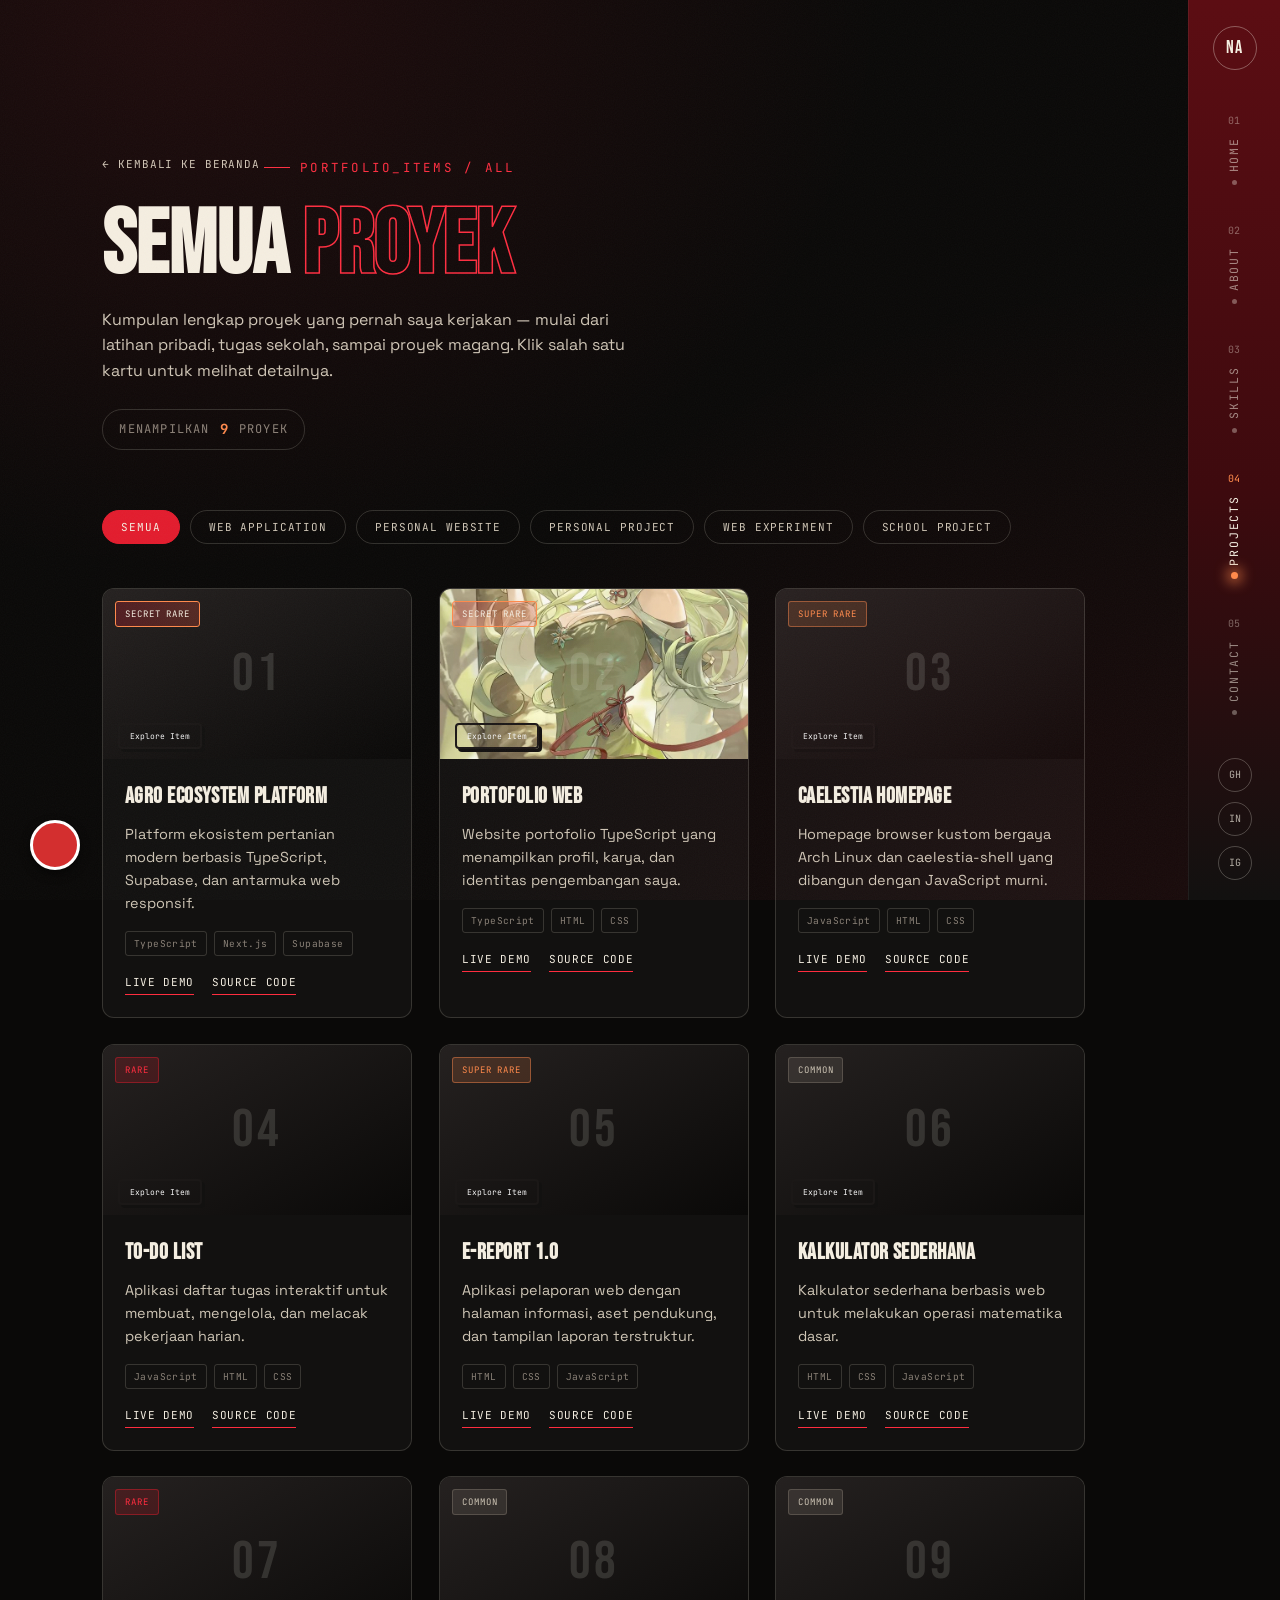
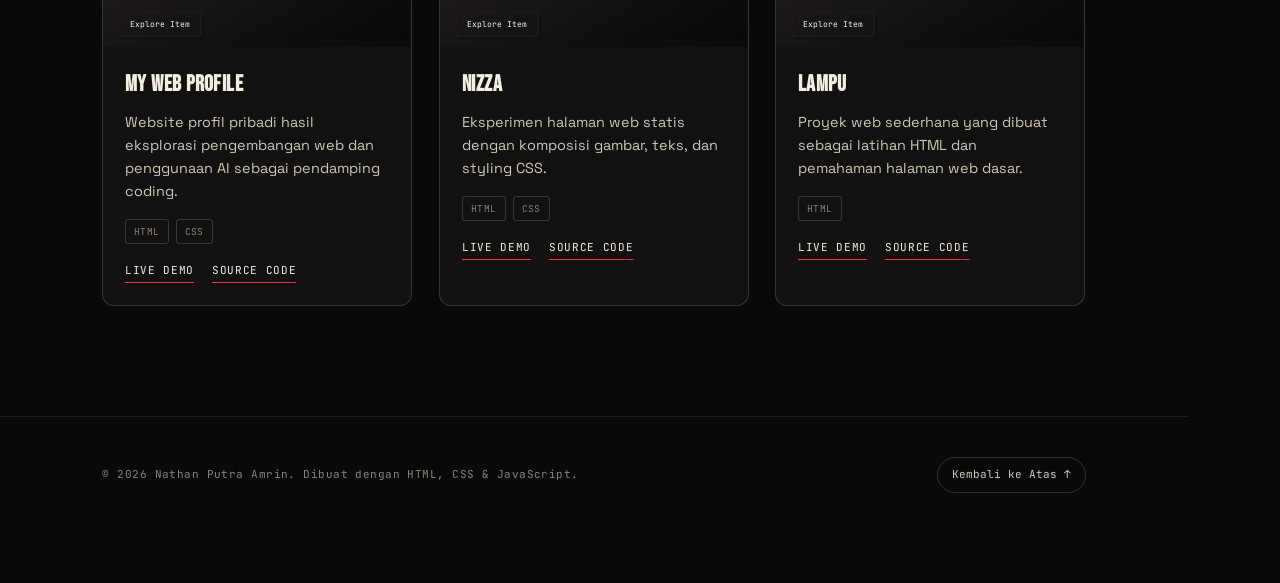
==== proyek.html @ 45e076ca "Update portfolio with real GitHub projects Co-authored-by: Copilot <223556219+Copilot@users.noreply." ====
<!DOCTYPE html>
<html lang="id">
<head>
<meta charset="UTF-8">
<meta name="viewport" content="width=device-width, initial-scale=1.0, maximum-scale=1.0">
<title>Semua Proyek — Nathan Putra Amrin</title>
<meta name="description" content="Daftar lengkap seluruh proyek yang telah dibuat.">
<link rel="preconnect" href="https://fonts.googleapis.com">
<link rel="preconnect" href="https://fonts.gstatic.com" crossorigin>
<link href="https://fonts.googleapis.com/css2?family=Bebas+Neue&family=Space+Grotesk:wght@300;400;500;600;700&family=JetBrains+Mono:wght@400;500;600;700&display=swap" rel="stylesheet">
<link rel="stylesheet" href="assets/style.css">
</head>
<body>

<div class="preloader" id="preloader">
  <div class="preloader-mark">NA<span>.</span>DEV</div>
  <div class="preloader-bar"><i></i></div>
</div>

<div class="grain"></div>

<!-- ============================================================
     SIDE NAV — sama seperti beranda; item "Projects" aktif di sini
     ============================================================ -->
<nav class="side-nav" id="sideNav" aria-label="Navigasi utama">
  <div class="nav-mark" id="navMark">NA</div>
  <ul class="nav-list">
    <li><a href="index.html#home" class="nav-link" data-sec="home"><span class="idx">01</span><span class="label">Home</span><span class="dot"></span></a></li>
    <li><a href="index.html#about" class="nav-link" data-sec="about"><span class="idx">02</span><span class="label">About</span><span class="dot"></span></a></li>
    <li><a href="index.html#skills" class="nav-link" data-sec="skills"><span class="idx">03</span><span class="label">Skills</span><span class="dot"></span></a></li>
    <li><a href="proyek.html" class="nav-link active" data-sec="projects"><span class="idx">04</span><span class="label">Projects</span><span class="dot"></span></a></li>
    <li><a href="index.html#contact" class="nav-link" data-sec="contact"><span class="idx">05</span><span class="label">Contact</span><span class="dot"></span></a></li>
  </ul>
  <div class="nav-social">
    <a id="navGithub" href="#" target="_blank" rel="noopener" aria-label="GitHub">GH</a>
    <a id="navLinkedin" href="#" target="_blank" rel="noopener" aria-label="LinkedIn">IN</a>
    <a id="navInstagram" href="#" target="_blank" rel="noopener" aria-label="Instagram">IG</a>
  </div>
</nav>

<main>

  <section class="page-hero">
    <a href="index.html" class="back-home-link reveal">← Kembali ke Beranda</a>
    <p class="section-label">Portfolio_Items / All</p>
    <h1 class="page-hero-title reveal">Semua <em>Proyek</em></h1>
    <p class="page-hero-sub reveal reveal-delay-1">Kumpulan lengkap proyek yang pernah saya kerjakan — mulai dari latihan pribadi, tugas sekolah, sampai proyek magang. Klik salah satu kartu untuk melihat detailnya.</p>
    <span class="page-hero-count reveal reveal-delay-2" id="pageCount">Menampilkan <b>0</b> proyek</span>
  </section>

  <section style="padding-top:0;">
    <div class="filter-row reveal" id="filterRow"></div>
    <div class="project-grid" id="allProjectsGrid"></div>
  </section>

  <!-- ============================================================
       PROJECT DETAIL MODAL — sama seperti di beranda
       ============================================================ -->
  <div class="modal-overlay" id="projectModal" aria-hidden="true">
    <div class="modal-box" role="dialog" aria-modal="true" aria-labelledby="modalTitle">
      <button class="modal-close" id="modalClose" aria-label="Tutup">✕</button>
      <div class="modal-banner">
        <p class="modal-eyebrow">Project Introduction</p>
        <h3 class="modal-heading">Detail Proyek</h3>
      </div>
      <div class="modal-body">
        <div class="modal-thumbs" id="modalThumbs"></div>
        <div class="modal-display" id="modalDisplay">
          <span class="project-rarity" id="modalRarity"></span>
          <span class="glyph" id="modalGlyph"></span>
          <button class="modal-zoom" id="modalZoom" aria-label="Perbesar">🔍</button>
        </div>
        <div class="modal-info">
          <p class="m-category" id="modalCategory">Web Application</p>
          <h4 class="m-title" id="modalTitle"></h4>
          <p class="m-desc" id="modalDesc"></p>
          <div class="project-tags" id="modalTags"></div>
          <div class="project-links" id="modalLinks"></div>
        </div>
      </div>
      <div class="modal-combos">
        <p class="combos-label">Fitur Utama</p>
        <div class="combo-grid" id="modalCombos"></div>
      </div>
      <div class="modal-nav">
        <button class="nav-arrow" id="modalPrev" aria-label="Proyek sebelumnya">‹</button>
        <span class="nav-counter" id="modalCounter">1 / 6</span>
        <button class="nav-arrow" id="modalNext" aria-label="Proyek berikutnya">›</button>
      </div>
    </div>
  </div>

  <footer>
    <p>© <span id="year"></span> <span id="footerName">Nathan Putra Amrin</span>. Dibuat dengan HTML, CSS &amp; JavaScript.</p>
    <a href="#" class="footer-top" onclick="window.scrollTo({top:0,behavior:'smooth'});return false;">Kembali ke Atas ↑</a>
  </footer>

</main>

<!-- Tombol Ganti Tema -->
<button class="theme-switch-btn" id="themeSwitchBtn" title="Ganti Tema"></button>

<script src="assets/site-data.js"></script>
<script src="assets/projects-ui.js"></script>
<script src="assets/proyek.js"></script>
</body>
</html>
---- assets/style.css ----
/* ==========================================================================
   1. RESET & TOKENS
   ========================================================================== */
* { margin: 0; padding: 0; box-sizing: border-box; }

:root{
  --black:        #0a0908;
  --black-soft:   #121110;
  --charcoal:     #1b1817;
  --charcoal-2:   #252120;
  --red:          rgb(227, 28, 45);
  --red-bright:   #ff2d3f;
  --red-deep:     #5c0d13;
  --red-glow:     rgba(225,28,46,0.45);
  --ember:        #ff8a4c;
  --cream:        #f4eee1;
  --cream-dim:    #cfc6b6;
  --muted:        #8a8177;
  --line:         rgba(244,238,225,0.08);
  --line-strong:  rgba(244,238,225,0.16);

  --font-display: 'Bebas Neue', sans-serif;
  --font-body:    'Space Grotesk', sans-serif;
  --font-mono:    'JetBrains Mono', monospace;

  --nav-w: 92px;
  --ease: cubic-bezier(.16,.84,.44,1);
}

html{ scroll-behavior: smooth; }

body{
  background: var(--black);
  color: var(--cream);
  font-family: var(--font-body);
  font-weight: 400;
  line-height: 1.6;
  overflow-x: hidden;
  -webkit-font-smoothing: antialiased;
}

img{ max-width: 100%; display: block; }
a{ color: inherit; text-decoration: none; }
ul{ list-style: none; }
button{ font-family: inherit; cursor: pointer; }
input, textarea{ font-family: inherit; }

::selection{ background: var(--red); color: var(--black); }

::-webkit-scrollbar{ width: 9px; }
::-webkit-scrollbar-track{ background: var(--black-soft); }
::-webkit-scrollbar-thumb{ background: var(--red-deep); border-radius: 5px; }
::-webkit-scrollbar-thumb:hover{ background: var(--red); }

:focus-visible{ outline: 2px solid var(--red-bright); outline-offset: 3px; }

/* Subtle grain + vignette atmosphere */
body::before{
  content: "";
  position: fixed; inset: 0;
  pointer-events: none;
  z-index: 2;
  background:
    radial-gradient(ellipse at 15% 0%, rgba(225,28,46,0.10), transparent 45%),
    radial-gradient(ellipse at 100% 100%, rgba(225,28,46,0.08), transparent 50%);
  mix-blend-mode: screen;
}

.grain{
  position: fixed; inset: 0;
  pointer-events: none;
  z-index: 3;
  opacity: 0.035;
  background-image: url("data:image/svg+xml,%3Csvg xmlns='http://www.w3.org/2000/svg' width='120' height='120'%3E%3Cfilter id='n'%3E%3CfeTurbulence type='fractalNoise' baseFrequency='0.9' numOctaves='2' stitchTiles='stitch'/%3E%3C/filter%3E%3Crect width='100%25' height='100%25' filter='url(%23n)'/%3E%3C/svg%3E");
}

/* ==========================================================================
   2. LAYOUT SHELL
   ========================================================================== */
main{ margin-right: var(--nav-w); position: relative; z-index: 1; }

section{ padding: 130px 8vw 110px; position: relative; }

.section-head{ margin-bottom: 64px; max-width: 640px; }

.section-label{
  display: inline-flex; align-items: center; gap: 10px;
  font-family: var(--font-mono);
  font-size: 12.5px;
  letter-spacing: 0.18em;
  color: var(--red-bright);
  text-transform: uppercase;
  margin-bottom: 18px;
}
.section-label::before{
  content: "";
  width: 26px; height: 1px;
  background: var(--red-bright);
}

.section-title{
  font-family: var(--font-display);
  font-size: clamp(2.4rem, 5vw, 4.2rem);
  letter-spacing: 0.01em;
  line-height: 1;
  text-transform: uppercase;
  color: var(--cream);
}
.section-title em{
  font-style: normal;
  color: transparent;
  -webkit-text-stroke: 1.5px var(--red-bright);
}

.section-sub{
  margin-top: 18px;
  color: var(--cream-dim);
  font-size: 1rem;
  max-width: 46ch;
}

/* Reveal-on-scroll */
.reveal{
  opacity: 0;
  transform: translateY(28px);
  transition: opacity .8s var(--ease), transform .8s var(--ease);
}
.reveal.in-view{ opacity: 1; transform: translateY(0); }
.reveal-delay-1{ transition-delay: .08s; }
.reveal-delay-2{ transition-delay: .16s; }
.reveal-delay-3{ transition-delay: .24s; }
.reveal-delay-4{ transition-delay: .32s; }

/* ==========================================================================
   3. SIDE NAVIGATION (the red bar — replaces top navbar)
   ========================================================================== */
.side-nav{
  position: fixed;
  top: 0; right: 0;
  width: var(--nav-w);
  height: 100vh;
  z-index: 100;
  background: linear-gradient(180deg, var(--red-deep) 0%, #3d0a0e 55%, var(--black-soft) 100%);
  border-left: 1px solid rgba(255,255,255,0.06);
  display: flex;
  flex-direction: column;
  align-items: center;
  justify-content: space-between;
  padding: 26px 0 20px;
}

.nav-mark{
  width: 44px; height: 44px;
  border: 1px solid rgba(244,238,225,0.35);
  border-radius: 50%;
  display: flex; align-items: center; justify-content: center;
  font-family: var(--font-display);
  font-size: 1.15rem;
  color: var(--cream);
  letter-spacing: 0.03em;
  flex-shrink: 0;
}

.nav-list{
  display: flex;
  flex-direction: column;
  align-items: center;
  gap: 38px;
  flex: 1;
  justify-content: center;
}

.nav-link{
  display: flex;
  flex-direction: column;
  align-items: center;
  gap: 8px;
  color: rgba(244,238,225,0.55);
  transition: color .3s var(--ease);
  position: relative;
}
.nav-link .idx{
  font-family: var(--font-mono);
  font-size: 10px;
  color: rgba(244,238,225,0.4);
  transition: color .3s var(--ease);
}
.nav-link .label{
  writing-mode: vertical-rl;
  text-orientation: mixed;
  transform: rotate(180deg);
  font-family: var(--font-mono);
  font-size: 11.5px;
  letter-spacing: 0.16em;
  text-transform: uppercase;
}
.nav-link .dot{
  width: 5px; height: 5px; border-radius: 50%;
  background: rgba(244,238,225,0.35);
  transition: all .3s var(--ease);
}
.nav-link:hover{ color: var(--cream); }
.nav-link:hover .idx{ color: var(--cream); }
.nav-link.active{ color: var(--cream); }
.nav-link.active .idx{ color: var(--ember); }
.nav-link.active .dot{
  background: var(--ember);
  box-shadow: 0 0 10px 2px var(--ember);
  transform: scale(1.4);
}

.nav-social{
  display: flex;
  flex-direction: column;
  gap: 10px;
  flex-shrink: 0;
}
.nav-social a{
  width: 34px; height: 34px;
  border: 1px solid rgba(244,238,225,0.25);
  border-radius: 50%;
  display: flex; align-items: center; justify-content: center;
  font-family: var(--font-mono);
  font-size: 10px;
  color: rgba(244,238,225,0.7);
  transition: all .3s var(--ease);
}
.nav-social a:hover{
  border-color: var(--ember);
  color: var(--black);
  background: var(--ember);
  box-shadow: 0 0 16px 2px rgba(255,138,76,0.5);
  transform: translateY(-2px);
}

/* Mobile: bottom bar instead of vertical side bar (still not a TOP bar) */
@media (max-width: 860px){
  .side-nav{
    top: auto; bottom: 0; right: 0; left: 0;
    width: 100%; height: 68px;
    flex-direction: row;
    padding: 0 4vw;
    border-left: none;
    border-top: 1px solid rgba(255,255,255,0.08);
    background: linear-gradient(90deg, #3d0a0e 0%, var(--red-deep) 100%);
  }
  .nav-mark, .nav-social{ display: none; }
  .nav-list{ flex-direction: row; gap: 0; width: 100%; justify-content: space-between; }
  .nav-link .label{ writing-mode: horizontal-tb; transform: none; font-size: 9.5px; }
  main{ margin-right: 0; margin-bottom: 68px; }
}

/* ==========================================================================
   4. HERO
   ========================================================================== */
.hero{
  min-height: 100vh;
  display: flex;
  align-items: center;
  padding-top: 90px;
  overflow: hidden;
}

.ember-layer{
  position: absolute; inset: 0;
  pointer-events: none;
  overflow: hidden;
  z-index: 0;
}
.ember{
  position: absolute;
  bottom: -10px;
  width: 4px; height: 4px;
  border-radius: 50%;
  background: var(--ember);
  box-shadow: 0 0 8px 2px rgba(255,138,76,0.7);
  animation: rise linear forwards;
  opacity: 0;
}
@keyframes rise{
  0%   { transform: translateY(0) translateX(0); opacity: 0; }
  10%  { opacity: 0.9; }
  100% { transform: translateY(-100vh) translateX(var(--drift, 30px)); opacity: 0; }
}

.hero-grid{
  display: grid;
  grid-template-columns: 1.15fr 0.85fr;
  gap: 6vw;
  align-items: center;
  width: 100%;
  position: relative;
  z-index: 1;
}

.hero-eyebrow{
  font-family: var(--font-mono);
  font-size: 13px;
  letter-spacing: 0.2em;
  color: var(--red-bright);
  text-transform: uppercase;
  margin-bottom: 22px;
  display: flex; align-items: center; gap: 10px;
}
.hero-eyebrow::before{
  content: "";
  width: 8px; height: 8px;
  background: var(--red-bright);
  border-radius: 50%;
  box-shadow: 0 0 10px 3px var(--red-glow);
  animation: pulse-dot 1.8s ease-in-out infinite;
}
@keyframes pulse-dot{
  0%,100%{ opacity: 1; transform: scale(1); }
  50%{ opacity: .4; transform: scale(0.7); }
}

.hero-name{
  font-family: var(--font-display);
  font-size: clamp(3.2rem, 8.5vw, 7.2rem);
  line-height: 0.92;
  text-transform: uppercase;
  color: var(--cream);
  letter-spacing: 0.01em;
}
.hero-name .stroke{
  color: transparent;
  -webkit-text-stroke: 1.5px var(--red-bright);
}

.hero-role{
  margin-top: 22px;
  font-family: var(--font-mono);
  font-size: clamp(1rem, 1.6vw, 1.25rem);
  color: var(--cream-dim);
  height: 1.6em;
}
.hero-role .cursor{
  display: inline-block;
  width: 2px; height: 1em;
  background: var(--red-bright);
  margin-left: 4px;
  vertical-align: -0.15em;
  animation: blink 1s step-end infinite;
}
@keyframes blink{ 50%{ opacity: 0; } }

.hero-desc{
  margin-top: 26px;
  max-width: 46ch;
  color: var(--cream-dim);
  font-size: 1.02rem;
}

.hero-cta{
  margin-top: 40px;
  display: flex;
  gap: 16px;
  flex-wrap: wrap;
}

.btn{
  position: relative;
  overflow: hidden;
  display: inline-flex;
  align-items: center;
  gap: 10px;
  padding: 15px 30px;
  font-family: var(--font-mono);
  font-size: 12.5px;
  letter-spacing: 0.1em;
  text-transform: uppercase;
  border-radius: 2px;
  transition: transform .3s var(--ease), box-shadow .3s var(--ease);
}
.btn-primary{
  background: var(--red);
  color: var(--cream);
  border: 1px solid var(--red);
}
.btn-primary:hover{
  transform: translateY(-3px);
  box-shadow: 0 12px 30px -8px var(--red-glow);
}
.btn-ghost{
  background: transparent;
  color: var(--cream);
  border: 1px solid var(--line-strong);
}
.btn-ghost:hover{
  border-color: var(--red-bright);
  color: var(--red-bright);
  transform: translateY(-3px);
}
.btn span.shine{
  position: absolute; top: 0; left: -60%;
  width: 40%; height: 100%;
  background: linear-gradient(115deg, transparent, rgba(255,255,255,0.35), transparent);
  transform: skewX(-20deg);
  transition: left .6s ease;
}
.btn:hover span.shine{ left: 130%; }

/* Hero character card */
.hero-card-wrap{ perspective: 1200px; display: flex; justify-content: center; }
.hero-card{
  width: min(320px, 100%);
  background: linear-gradient(155deg, var(--charcoal) 0%, var(--black-soft) 100%);
  border: 1px solid var(--line-strong);
  border-radius: 14px;
  padding: 22px;
  position: relative;
  transform-style: preserve-3d;
  transition: transform .12s ease-out;
  box-shadow: 0 30px 60px -20px rgba(0,0,0,0.7);
}
.hero-card::before{
  content: "";
  position: absolute; inset: 0;
  border-radius: 14px;
  background: radial-gradient(circle at var(--mx,50%) var(--my,50%), rgba(255,255,255,0.16), transparent 42%);
  opacity: 0;
  transition: opacity .3s ease;
  pointer-events: none;
}
.hero-card:hover::before{ opacity: 1; }

.card-tag{
  display: flex; justify-content: space-between; align-items: center;
  font-family: var(--font-mono);
  font-size: 10px;
  letter-spacing: 0.1em;
  color: var(--ember);
  text-transform: uppercase;
  margin-bottom: 16px;
}
.card-avatar{
  width: 100%;
  aspect-ratio: 1/0.95;
  border-radius: 10px;
  background:
    radial-gradient(circle at 50% 30%, rgba(225,28,46,0.5), transparent 60%),
    linear-gradient(160deg, #2a1213, #0d0b0a);
  border: 1px solid var(--line-strong);
  display: flex; align-items: center; justify-content: center;
  margin-bottom: 18px;
  position: relative;
  overflow: hidden;
}
.card-avatar .initials{
  font-family: var(--font-display);
  font-size: 4.5rem;
  color: var(--cream);
  opacity: 0.92;
  letter-spacing: 0.05em;
}
.card-avatar::after{
  content: "";
  position: absolute; inset: 0;
  background: repeating-linear-gradient(115deg, transparent 0 18px, rgba(255,255,255,0.035) 18px 20px);
}
.card-name{
  font-family: var(--font-display);
  font-size: 1.6rem;
  letter-spacing: 0.02em;
  color: var(--cream);
}
.card-role{
  font-family: var(--font-mono);
  font-size: 11px;
  color: var(--cream-dim);
  margin-top: 2px;
  margin-bottom: 16px;
  text-transform: uppercase;
  letter-spacing: 0.08em;
}
.card-stats{ display: flex; flex-direction: column; gap: 9px; }
.card-stat-row{ display: flex; align-items: center; gap: 10px; }
.card-stat-row .stat-label{
  font-family: var(--font-mono);
  font-size: 9.5px;
  width: 34px;
  color: var(--muted);
  flex-shrink: 0;
}
.card-stat-track{
  flex: 1; height: 4px;
  background: rgba(244,238,225,0.1);
  border-radius: 2px;
  overflow: hidden;
}
.card-stat-fill{
  height: 100%;
  background: linear-gradient(90deg, var(--red-deep), var(--red-bright));
  border-radius: 2px;
  width: 0%;
  transition: width 1.1s var(--ease);
}
.card-footer{
  display: flex; justify-content: space-between; align-items: center;
  margin-top: 18px;
  padding-top: 14px;
  border-top: 1px dashed var(--line-strong);
  font-family: var(--font-mono);
  font-size: 10px;
  color: var(--muted);
  text-transform: uppercase;
  letter-spacing: 0.08em;
}

.scroll-cue{
  position: absolute;
  left: 8vw; bottom: 34px;
  display: flex; align-items: center; gap: 10px;
  font-family: var(--font-mono);
  font-size: 10.5px;
  letter-spacing: 0.18em;
  color: var(--muted);
  text-transform: uppercase;
  z-index: 1;
}
.scroll-cue .line{
  width: 1px; height: 34px;
  background: linear-gradient(var(--muted), transparent);
  position: relative;
  overflow: hidden;
}
.scroll-cue .line::after{
  content: "";
  position: absolute; top: -100%; left: 0;
  width: 100%; height: 100%;
  background: var(--red-bright);
  animation: cueDrop 1.8s ease-in-out infinite;
}
@keyframes cueDrop{
  0%{ top: -100%; }
  60%{ top: 100%; }
  100%{ top: 100%; }
}

/* ==========================================================================
   5. TICKER (tech stack marquee)
   ========================================================================== */
.ticker{
  border-top: 1px solid var(--line);
  border-bottom: 1px solid var(--line);
  padding: 18px 0;
  overflow: hidden;
  background: var(--black-soft);
  position: relative;
  z-index: 1;
}
.ticker-track{
  display: flex;
  width: max-content;
  animation: marquee 26s linear infinite;
}
.ticker-track span{
  font-family: var(--font-mono);
  font-size: 13px;
  letter-spacing: 0.12em;
  text-transform: uppercase;
  color: var(--cream-dim);
  padding: 0 28px;
  display: flex;
  align-items: center;
  gap: 28px;
  white-space: nowrap;
}
.ticker-track span::after{
  content: "◆";
  color: var(--red-bright);
  font-size: 9px;
}
@keyframes marquee{
  from{ transform: translateX(0); }
  to{ transform: translateX(-50%); }
}

/* ==========================================================================
   6. ABOUT
   ========================================================================== */
.about-grid{
  display: grid;
  grid-template-columns: 0.85fr 1.15fr;
  gap: 6vw;
  align-items: center;
}
.about-portrait{
  aspect-ratio: 4/5;
  border-radius: 14px;
  border: 1px solid var(--line-strong);
  background:
    radial-gradient(circle at 30% 20%, rgba(225,28,46,0.35), transparent 55%),
    linear-gradient(165deg, var(--charcoal) 0%, var(--black-soft) 100%);
  position: relative;
  overflow: hidden;
  display: flex; align-items: flex-end;
  padding: 22px;
}
.about-portrait .frame-label{
  font-family: var(--font-mono);
  font-size: 10.5px;
  letter-spacing: 0.14em;
  color: var(--cream-dim);
  text-transform: uppercase;
  border-top: 1px solid var(--line-strong);
  padding-top: 10px;
  width: 100%;
}
.about-portrait::before{
  content: "";
  position: absolute; inset: 0;
  background: repeating-linear-gradient(120deg, transparent 0 22px, rgba(255,255,255,0.03) 22px 24px);
}
.about-portrait .big-mono{
  position: absolute; top: 16px; right: 18px;
  font-family: var(--font-mono);
  font-size: 11px;
  color: var(--ember);
  letter-spacing: 0.1em;
}

.about-text p{ color: var(--cream-dim); margin-bottom: 16px; max-width: 56ch; }
.about-text strong{ color: var(--cream); font-weight: 600; }

.stats-grid{
  display: grid;
  grid-template-columns: repeat(4, 1fr);
  gap: 18px;
  margin-top: 40px;
}
.stat{
  border-left: 2px solid var(--red-bright);
  padding-left: 14px;
}
.stat-num{
  font-family: var(--font-display);
  font-size: 2.4rem;
  color: var(--cream);
  line-height: 1;
}
.stat-label{
  margin-top: 6px;
  font-family: var(--font-mono);
  font-size: 10.5px;
  color: var(--muted);
  text-transform: uppercase;
  letter-spacing: 0.06em;
}

/* ==========================================================================
   7. SKILLS
   ========================================================================== */
.skills-groups{
  display: grid;
  grid-template-columns: repeat(3, 1fr);
  gap: 28px;
}
.skill-group-title{
  font-family: var(--font-mono);
  font-size: 11.5px;
  letter-spacing: 0.14em;
  color: var(--ember);
  text-transform: uppercase;
  margin-bottom: 20px;
  padding-bottom: 12px;
  border-bottom: 1px solid var(--line);
}
.skill-item{ margin-bottom: 20px; }
.skill-item:last-child{ margin-bottom: 0; }
.skill-top{
  display: flex; justify-content: space-between; align-items: baseline;
  margin-bottom: 8px;
}
.skill-name{ font-size: 0.95rem; color: var(--cream); }
.skill-level{
  font-family: var(--font-mono);
  font-size: 10.5px;
  color: var(--muted);
}
.skill-track{
  height: 6px;
  background: var(--charcoal);
  border-radius: 3px;
  overflow: hidden;
  position: relative;
}
.skill-fill{
  height: 100%;
  width: 0%;
  border-radius: 3px;
  background: linear-gradient(90deg, var(--red-deep), var(--red-bright));
  transition: width 1.3s var(--ease);
  position: relative;
}
.skill-fill::after{
  content: "";
  position: absolute; inset: 0;
  background: linear-gradient(90deg, transparent, rgba(255,255,255,0.4), transparent);
  width: 30px;
  animation: shimmer 2.2s ease-in-out infinite;
}
@keyframes shimmer{
  0%{ transform: translateX(-30px); }
  100%{ transform: translateX(220px); }
}

/* ==========================================================================
   8. PROJECTS
   ========================================================================== */
.project-grid{
  display: grid;
  grid-template-columns: repeat(auto-fit, minmax(300px, 1fr));
  gap: 26px;
}
.project-card{
  border: 1px solid var(--line-strong);
  border-radius: 12px;
  background: var(--black-soft);
  overflow: hidden;
  position: relative;
  transform-style: preserve-3d;
  transition: transform .12s ease-out, border-color .3s ease;
}
.project-card:hover{ border-color: rgba(225,28,46,0.5); }
.project-card::before{
  content: "";
  position: absolute; inset: 0;
  border-radius: 12px;
  background: radial-gradient(circle at var(--mx,50%) var(--my,50%), rgba(225,28,46,0.28), transparent 45%);
  opacity: 0;
  transition: opacity .3s ease;
  pointer-events: none;
  z-index: 2;
}
.project-card:hover::before{ opacity: 1; }

.project-thumb{
  height: 170px;
  position: relative;
  display: flex; align-items: center; justify-content: center;
  overflow: hidden;
  background: linear-gradient(150deg, var(--charcoal-2), var(--black));
}
.project-thumb::before{
  content: none !important;
  position: absolute; inset: 0;
  background: repeating-linear-gradient(115deg, transparent 0 16px, rgba(225,28,46,0.06) 16px 18px);
}

/* Posisi tombol Explore Item */
.project-thumb .explore-btn {
  position: absolute;

  left: 20px;
  bottom: 10px;

  z-index: 5;

  background-color: transparent;
  color: whitesmoke;

  border: 2px solid var(--charcoal);
  border-radius: 4px;

  padding: 6px 10px;

  font-family: var(--font-mono);
  font-size: 8px;
  font-weight: 100px;

  box-shadow: 3px 3px 0 var(--black-soft);

  cursor: pointer;
}
/* Ambient light sweep — idle animation, like the reference's looping holo cards */
.project-thumb::after{
  content: none !important;
  position: absolute; top: 0; left: -40%;
  width: 35%; height: 100%;
  background: linear-gradient(115deg, transparent, rgba(255,255,255,0.12), transparent);
  transform: skewX(-20deg);
  animation: thumbSweep 3.4s ease-in-out infinite;
  animation-delay: var(--sweep-delay, 0s);
}
@keyframes thumbSweep{
  0%{ left: -40%; }
  55%, 100%{ left: 130%; }
}
.project-thumb .glyph{
  font-family: var(--font-display);
  font-size: 3.4rem;
  color: rgba(244,238,225,0.14);
  letter-spacing: 0.05em;
  animation: glyphPulse 2.6s ease-in-out infinite;
}
@keyframes glyphPulse{
  0%, 100%{ opacity: .14; }
  50%{ opacity: .3; }
}
/* Per-card pause control freezes that card's ambient animation only */
.project-card.anim-paused .project-thumb::after,
.project-card.anim-paused .project-thumb .glyph,
.project-card.anim-paused .r-secret{
  animation-play-state: paused;
}
/* ==========================================================================
   TOMBOL TEMA (LINGKARAN POLOS - KIRI BAWAH)
   ========================================================================== */
.theme-switch-btn {
  position: fixed;
  bottom: 30px; 
  left: 30px;   
  width: 50px;
  height: 50px;
  border-radius: 50%; 
  background-color: #d32f2f; 
  border: 3px solid #ffffff;
  box-shadow: 0 4px 10px rgba(0, 0, 0, 0.5);
  cursor: pointer;
  z-index: 9999; 
  transition: transform 0.2s ease, background-color 0.3s ease, border-color 0.3s ease;
  padding: 0;
  margin: 0;
  display: block; 
}

.theme-switch-btn:hover {
  transform: scale(1.1);
}
.theme-switch-btn:active {
  transform: scale(0.95);
}

/* Perubahan warna lingkaran saat TEMA ONE PIECE aktif */
body.theme-onepiece .theme-switch-btn {
  background-color: #fbc02d; 
  border-color: #000000;     
  box-shadow: 0 4px 10px rgba(251, 192, 45, 0.4);
}

/* ==========================================================================
   TEMA ALTERNATIF: ONE PIECE TCG STYLE (.theme-onepiece)
   ========================================================================== */

body.theme-onepiece {
  /* Memperbaiki bug warna: override SELURUH palet dasar, bukan cuma aksen,
     supaya background, panel kartu, teks, dan garis ikut berganti tema. */
  --black:        #0d0c08;
  --black-soft:   #16140d;
  --charcoal:     #221f14;
  --charcoal-2:   #2c2818;
  --red:          #fbc02d;
  --red-bright:   #fdd835;
  --red-deep:     #d32f2f;
  --red-glow:     rgba(251, 192, 45, 0.45);
  --ember:        #fbc02d;
  --cream:        #f5eed8;
  --cream-dim:    #ddd0a8;
  --muted:        #a89a72;
  --line:         rgba(245, 238, 216, 0.10);
  --line-strong:  rgba(245, 238, 216, 0.20);

  background-color: var(--black);
  background-image: 
    radial-gradient(rgba(255, 255, 255, 0.06) 15%, transparent 16%),
    radial-gradient(rgba(255, 255, 255, 0.06) 15%, transparent 16%);
  background-size: 20px 20px;
  background-position: 0 0, 10px 10px;
  color: var(--cream);
}

/* Menghapus kartu & teks perkenalan (yang dilingkari hijau) KHUSUS di tema One Piece */
body.theme-onepiece .hero-card-wrap,
body.theme-onepiece .hero-eyebrow,
body.theme-onepiece .hero-role,
body.theme-onepiece .hero-desc {
  display: none !important;
}

body.theme-onepiece .hero-grid {
  grid-template-columns: 1fr; /* Menyesuaikan layout menjadi 1 kolom karena kartu dihapus */
}

/* --- ELEMEN HERO ONE PIECE --- */
body.theme-onepiece .hero {
  position: relative;
  border-bottom: 5px solid #d32f2f;
  background: radial-gradient(circle at 50% 50%, rgba(251, 192, 45, 0.15) 0%, transparent 70%);
}

/* Brush Kuning */
.hero-brush {
  display: none;
}
body.theme-onepiece .hero-brush {
  display: block;
  position: absolute;
  width: 75%;
  height: 55%;
  background: #fbc02d;
  filter: blur(50px);
  opacity: 0.25;
  z-index: 0;
  transform: rotate(-3deg);
  animation: pulse-brush 3s infinite alternate ease-in-out;
  will-change: transform, opacity;
}

@keyframes pulse-brush {
  0% { transform: rotate(-3deg) scale(0.95); opacity: 0.18; }
  100% { transform: rotate(-1deg) scale(1.05); opacity: 0.32; }
}

/* Bubble Text Komik (STARTING TODAY / WE'RE BROTHERS) */
.comic-text {
  display: none;
}
body.theme-onepiece .comic-text {
  display: inline-block;
  background-color: #ffffff;
  color: #000000;
  font-weight: 900;
  font-style: italic;
  padding: 10px 24px;
  font-size: 1.5rem;
  text-transform: uppercase;
  box-shadow: 5px 5px 0px rgba(0, 0, 0, 0.9);
  border: 3px solid #000000;
  position: relative;
  z-index: 2;
  transform: skew(-8deg);
  letter-spacing: 1px;
  animation: comic-float 3s ease-in-out infinite;
}

body.theme-onepiece .comic-text.top-right {
  align-self: flex-end;
  margin-right: 10%;
  animation-name: comic-float-right;
  will-change: transform;
}

body.theme-onepiece .comic-text.bottom-left {
  align-self: flex-start;
  margin-left: 10%;
  animation-name: comic-float-left;
  animation-delay: -1.5s;
  will-change: transform;
}

/* Keyframe generik (dipakai kalau tidak ada class posisi) */
@keyframes comic-float {
  0%, 100% { transform: skew(-8deg) translateY(0px); }
  50% { transform: skew(-8deg) translateY(-10px); }
}
/* Keyframe khusus per posisi — rotasi dibakar langsung di dalam keyframe
   supaya tidak ke-overwrite/hilang saat animasi berjalan (dulu ini
   penyebab lompatan/jump di awal animasi). */
@keyframes comic-float-right {
  0%, 100% { transform: skew(-8deg) rotate(2deg) translateY(0px); }
  50%      { transform: skew(-8deg) rotate(2deg) translateY(-10px); }
}
@keyframes comic-float-left {
  0%, 100% { transform: skew(-8deg) rotate(-2deg) translateY(0px); }
  50%      { transform: skew(-8deg) rotate(-2deg) translateY(-10px); }
}

/* Text Judul Hero */
body.theme-onepiece .hero-title {
  font-size: 5rem;
  color: #ffffff;
  text-shadow: 3px 3px 0px #000, 6px 6px 0px #d32f2f;
  letter-spacing: 3px;
}

body.theme-onepiece .hero-subtitle {
  color: #fbc02d;
  font-style: italic;
  font-weight: 900;
  text-shadow: 2px 2px 0px #000;
}

/* --- DESAIN KARTU TCG ONE PIECE --- */
body.theme-onepiece .project-card {
  border-radius: 14px;
  background-color: #1a1a1a;
  border: 3px solid #555555;
  box-shadow: 0 15px 35px rgba(0, 0, 0, 0.8);
  overflow: visible; 
}

/* Varian Warna Border Kartu */
body.theme-onepiece .project-card[data-color="blue"] { border-color: #0077b6; box-shadow: 0 10px 30px rgba(0,119,182,0.4); }
body.theme-onepiece .project-card[data-color="black"] { border-color: #777777; box-shadow: 0 10px 30px rgba(255,255,255,0.15); }
body.theme-onepiece .project-card[data-color="green"] { border-color: #008000; box-shadow: 0 10px 30px rgba(0,128,0,0.4); }

/* Badge Merah Bulat (RED SUPER ALT-ART) */
.red-badge {
  display: none;
}
body.theme-onepiece .red-badge {
  display: flex;
  position: absolute;
  right: -20px;
  bottom: 50px;
  width: 75px;
  height: 75px;
  background-color: #000000;
  border: 4px solid #d32f2f;
  border-radius: 50%;
  align-items: center;
  justify-content: center;
  text-align: center;
  color: #ffffff;
  font-weight: 900;
  font-size: 0.65rem;
  line-height: 1.1;
  box-shadow: 0 0 15px rgba(211, 47, 47, 0.8);
  transform: rotate(15deg);
  z-index: 10;
}

/* Label Super Alt-Art di Bawah Kartu */
.label-super-alt {
  display: none;
}
body.theme-onepiece .label-super-alt {
  display: block;
  background-color: #000000;
  color: #ffffff;
  font-weight: 900;
  font-style: italic;
  padding: 6px 18px;
  border: 2px solid #ffffff;
  font-size: 1.1rem;
  text-transform: uppercase;
  box-shadow: 4px 4px 0px rgba(0,0,0,0.8);
  transform: skew(-10deg);
  margin: 10px 0;
  text-align: center;
}

/* Tombol Explore Item Style Komik */
body.theme-onepiece .explore-btn {
  background-color: #ffffff;
  color: #000000;
  border: 2px solid #000000;
  border-radius: 20px;
  font-weight: 900;
  box-shadow: 3px 3px 0px rgba(0,0,0,0.8);
}
body.theme-onepiece .explore-btn:hover {
  background-color: #fbc02d;
  transform: scale(1.05);
}
.project-rarity{
  position: absolute; top: 12px; left: 12px;
  font-family: var(--font-mono);
  font-size: 9px;
  letter-spacing: 0.1em;
  padding: 5px 9px;
  border-radius: 3px;
  text-transform: uppercase;
  z-index: 1;
}
.r-common{ background: rgba(138,129,119,0.2); color: var(--cream-dim); border: 1px solid rgba(138,129,119,0.4); }
.r-rare{ background: rgba(225,28,46,0.18); color: var(--red-bright); border: 1px solid rgba(225,28,46,0.45); }
.r-super{ background: rgba(255,138,76,0.16); color: var(--ember); border: 1px solid rgba(255,138,76,0.45); }
.r-secret{
  background: linear-gradient(90deg, rgba(225,28,46,0.25), rgba(255,138,76,0.25));
  color: var(--cream);
  border: 1px solid var(--ember);
  background-size: 200% 100%;
  animation: foil 3s linear infinite;
}
@keyframes foil{
  0%{ background-position: 0% 50%; }
  100%{ background-position: 200% 50%; }
}

.project-body{ padding: 20px 22px 22px; position: relative; z-index: 1; }
.project-title{
  font-family: var(--font-display);
  font-size: 1.4rem;
  letter-spacing: 0.02em;
  color: var(--cream);
  margin-bottom: 8px;
}
.project-desc{
  font-size: 0.9rem;
  color: var(--cream-dim);
  margin-bottom: 16px;
  min-height: 60px;
}
.project-tags{
  display: flex; flex-wrap: wrap; gap: 7px;
  margin-bottom: 18px;
}
.project-tags span{
  font-family: var(--font-mono);
  font-size: 9.5px;
  letter-spacing: 0.04em;
  color: var(--muted);
  border: 1px solid var(--line-strong);
  padding: 4px 8px;
  border-radius: 3px;
}
.project-links{ display: flex; gap: 18px; }
.project-links a{
  font-family: var(--font-mono);
  font-size: 11px;
  letter-spacing: 0.06em;
  text-transform: uppercase;
  color: var(--cream);
  border-bottom: 1px solid var(--red-bright);
  padding-bottom: 2px;
  transition: color .25s ease, opacity .25s ease;
}
.project-links a:hover{ color: var(--red-bright); }

/* ==========================================================================
   8b. PROJECT DETAIL MODAL
   (thumbnail rail + big display + description, like "LEADER CARD
   INTRODUCTION"; arched prev/next counter, like the "FIVE ELDERS" carousel)
   ========================================================================== */
.modal-overlay{
  position: fixed; inset: 0;
  z-index: 500;
  background: rgba(6,5,4,0.86);
  backdrop-filter: blur(6px);
  display: flex; align-items: center; justify-content: center;
  padding: 5vh 4vw;
  opacity: 0; visibility: hidden;
  transition: opacity .35s var(--ease), visibility .35s var(--ease);
}
.modal-overlay.open{ opacity: 1; visibility: visible; }

.modal-box{
  width: min(980px, 100%);
  max-height: 90vh;
  overflow-y: auto;
  background: var(--black-soft);
  border: 1px solid var(--line-strong);
  border-radius: 16px;
  position: relative;
  transform: translateY(24px) scale(0.98);
  opacity: 0;
  transition: transform .4s var(--ease), opacity .4s var(--ease);
  box-shadow: 0 40px 90px -20px rgba(0,0,0,0.8);
}
.modal-overlay.open .modal-box{ transform: translateY(0) scale(1); opacity: 1; }

.modal-close{
  position: absolute; top: 16px; right: 16px;
  width: 34px; height: 34px;
  border-radius: 50%;
  background: rgba(0,0,0,0.5);
  border: 1px solid var(--line-strong);
  color: var(--cream);
  font-size: 15px;
  display: flex; align-items: center; justify-content: center;
  z-index: 5;
  transition: all .25s ease;
}
.modal-close:hover{ border-color: var(--red-bright); color: var(--red-bright); transform: rotate(90deg); }

.modal-banner{
  background: linear-gradient(115deg, var(--red-deep), var(--red) 60%, var(--red-deep));
  padding: 26px 34px 22px;
  border-radius: 16px 16px 0 0;
}
.modal-eyebrow{
  font-family: var(--font-mono);
  font-size: 11px;
  letter-spacing: 0.16em;
  color: rgba(244,238,225,0.75);
  text-transform: uppercase;
}
.modal-heading{
  font-family: var(--font-display);
  font-size: clamp(1.8rem, 4vw, 2.6rem);
  letter-spacing: 0.02em;
  text-transform: uppercase;
  color: var(--cream);
  margin-top: 4px;
}

.modal-body{
  display: grid;
  grid-template-columns: 90px 1fr 1fr;
  gap: 26px;
  padding: 30px 34px 10px;
}

.modal-thumbs{
  display: flex; flex-direction: column; gap: 10px;
  max-height: 380px; overflow-y: auto;
  padding-right: 4px;
}
.modal-thumb{
  width: 100%; aspect-ratio: 1/1;
  border-radius: 8px;
  border: 1px solid var(--line-strong);
  background: linear-gradient(150deg, var(--charcoal-2), var(--black));
  display: flex; align-items: center; justify-content: center;
  font-family: var(--font-mono);
  font-size: 11px;
  color: var(--muted);
  transition: all .25s ease;
  flex-shrink: 0;
}
.modal-thumb:hover{ color: var(--cream); border-color: rgba(244,238,225,0.4); }
.modal-thumb.active{
  border-color: var(--red-bright);
  color: var(--cream);
  box-shadow: 0 0 0 3px rgba(225,28,46,0.2);
}

.modal-display{
  border-radius: 12px;
  border: 1px solid var(--line-strong);
  background: linear-gradient(155deg, var(--charcoal-2), var(--black));
  position: relative;
  min-height: 260px;
  display: flex; align-items: center; justify-content: center;
  overflow: hidden;
}
.modal-display::before{
  content: "";
  position: absolute; inset: 0;
  background: repeating-linear-gradient(115deg, transparent 0 16px, rgba(225,28,46,0.07) 16px 18px);
}
.modal-display .glyph{
  font-family: var(--font-display);
  font-size: 5rem;
  color: rgba(244,238,225,0.14);
}
.modal-display .project-rarity{ top: 14px; left: 14px; }
.modal-zoom{
  position: absolute; bottom: 14px; right: 14px;
  width: 38px; height: 38px;
  border-radius: 50%;
  background: var(--red);
  border: none;
  color: var(--cream);
  font-size: 14px;
  display: flex; align-items: center; justify-content: center;
  transition: transform .25s ease;
  z-index: 2;
}
.modal-zoom:hover{ transform: scale(1.1); }
.modal-display.zoomed .glyph{ transform: scale(1.5); transition: transform .4s ease; }

.modal-info .m-category{
  font-family: var(--font-mono);
  font-size: 10.5px;
  letter-spacing: 0.12em;
  color: var(--ember);
  text-transform: uppercase;
  margin-bottom: 6px;
}
.modal-info .m-title{
  font-family: var(--font-display);
  font-size: 1.8rem;
  letter-spacing: 0.02em;
  color: var(--cream);
  margin-bottom: 12px;
}
.modal-info .m-desc{
  color: var(--cream-dim);
  font-size: 0.92rem;
  margin-bottom: 18px;
}
.modal-info .project-tags{ margin-bottom: 18px; }
.modal-info .project-links a{ margin-right: 18px; }

.modal-combos{
  padding: 4px 34px 30px;
}
.combos-label{
  display: flex; align-items: center; gap: 12px;
  font-family: var(--font-mono);
  font-size: 10.5px;
  letter-spacing: 0.14em;
  color: var(--muted);
  text-transform: uppercase;
  margin-bottom: 16px;
}
.combos-label::before, .combos-label::after{
  content: ""; flex: 1; height: 1px; background: var(--line);
}
.combo-grid{
  display: grid;
  grid-template-columns: repeat(auto-fit, minmax(180px, 1fr));
  gap: 14px;
}
.combo-item{
  border: 1px solid var(--line-strong);
  border-radius: 8px;
  padding: 14px 16px;
  display: flex; align-items: center; gap: 12px;
  background: var(--black);
}
.combo-item .combo-ico{
  width: 30px; height: 30px; flex-shrink: 0;
  border-radius: 50%;
  border: 1px solid var(--red-bright);
  color: var(--red-bright);
  display: flex; align-items: center; justify-content: center;
  font-family: var(--font-mono);
  font-size: 12px;
}
.combo-item span.txt{ font-size: 0.85rem; color: var(--cream-dim); }

/* Arched prev/next + counter, echoing the "FIVE ELDERS" carousel frame */
.modal-nav{
  display: flex; align-items: center; justify-content: center;
  gap: 22px;
  padding: 22px 0 30px;
  position: relative;
}
.modal-nav::before{
  content: "";
  position: absolute; left: 50%; top: 50%;
  transform: translate(-50%, -50%);
  width: 220px; height: 60px;
  border: 1px solid var(--line-strong);
  border-radius: 40px;
  background: var(--black);
  z-index: 0;
}
.nav-arrow{
  width: 38px; height: 38px;
  border-radius: 50%;
  background: transparent;
  border: 1px solid var(--line-strong);
  color: var(--cream);
  font-size: 16px;
  display: flex; align-items: center; justify-content: center;
  position: relative; z-index: 1;
  transition: all .25s ease;
}
.nav-arrow:hover{ border-color: var(--red-bright); color: var(--red-bright); background: rgba(225,28,46,0.12); }
.nav-counter{
  font-family: var(--font-mono);
  font-size: 13px;
  letter-spacing: 0.08em;
  color: var(--cream-dim);
  position: relative; z-index: 1;
  min-width: 46px;
  text-align: center;
}

@media (max-width: 760px){
  .modal-body{ grid-template-columns: 1fr; }
  .modal-thumbs{ flex-direction: row; max-height: none; overflow-x: auto; }
  .modal-thumb{ width: 60px; flex-shrink: 0; }
}

/* ==========================================================================
   9. CONTACT
   ========================================================================== */
.contact-grid{
  display: grid;
  grid-template-columns: 0.9fr 1.1fr;
  gap: 6vw;
}
.contact-info-item{
  display: flex; flex-direction: column; gap: 4px;
  padding: 20px 0;
  border-bottom: 1px solid var(--line);
}
.contact-info-item .k{
  font-family: var(--font-mono);
  font-size: 10.5px;
  letter-spacing: 0.12em;
  color: var(--muted);
  text-transform: uppercase;
}
.contact-info-item .v{
  font-size: 1.05rem;
  color: var(--cream);
}
.contact-info-item a.v:hover{ color: var(--red-bright); }

.form-row{ margin-bottom: 20px; }
.form-row label{
  display: block;
  font-family: var(--font-mono);
  font-size: 10.5px;
  letter-spacing: 0.1em;
  color: var(--muted);
  text-transform: uppercase;
  margin-bottom: 8px;
}
.form-row input, .form-row textarea{
  width: 100%;
  background: var(--black-soft);
  border: 1px solid var(--line-strong);
  border-radius: 3px;
  padding: 13px 14px;
  color: var(--cream);
  font-size: 0.95rem;
  transition: border-color .25s ease, box-shadow .25s ease;
}
.form-row input:focus, .form-row textarea:focus{
  outline: none;
  border-color: var(--red-bright);
  box-shadow: 0 0 0 3px rgba(225,28,46,0.15);
}
.form-row textarea{ resize: vertical; min-height: 120px; }

.form-note{
  margin-top: 14px;
  font-family: var(--font-mono);
  font-size: 11px;
  color: var(--muted);
}
.form-note.success{ color: var(--ember); }

/* ==========================================================================
   10. FOOTER
   ========================================================================== */
footer{
  padding: 40px 8vw 90px;
  display: flex; justify-content: space-between; align-items: center;
  flex-wrap: wrap; gap: 14px;
  border-top: 1px solid var(--line);
  position: relative; z-index: 1;
}
footer p{
  font-family: var(--font-mono);
  font-size: 11px;
  color: var(--muted);
  letter-spacing: 0.04em;
}
.footer-top{
  font-family: var(--font-mono);
  font-size: 11px;
  color: var(--cream-dim);
  border: 1px solid var(--line-strong);
  padding: 8px 14px;
  border-radius: 20px;
  transition: all .25s ease;
}
.footer-top:hover{ border-color: var(--red-bright); color: var(--red-bright); }

/* ==========================================================================
   11. PRELOADER
   ========================================================================== */
.preloader{
  position: fixed; inset: 0;
  background: var(--black);
  z-index: 999;
  display: flex; flex-direction: column; align-items: center; justify-content: center;
  gap: 18px;
  transition: opacity .6s ease, visibility .6s ease;
}
.preloader.hide{ opacity: 0; visibility: hidden; }
.preloader-mark{
  font-family: var(--font-display);
  font-size: 2.4rem;
  color: var(--cream);
  letter-spacing: 0.05em;
}
.preloader-mark span{ color: var(--red-bright); }
.preloader-bar{
  width: 180px; height: 2px;
  background: var(--charcoal);
  overflow: hidden;
  border-radius: 2px;
}
.preloader-bar i{
  display: block; height: 100%; width: 40%;
  background: var(--red-bright);
  animation: loadbar 1.1s ease-in-out infinite;
}
@keyframes loadbar{
  0%{ transform: translateX(-100%); }
  100%{ transform: translateX(350%); }
}

/* ==========================================================================
   12. RESPONSIVE
   ========================================================================== */
@media (max-width: 980px){
  .hero-grid{ grid-template-columns: 1fr; }
  .hero-card-wrap{ margin-top: 50px; }
  .about-grid{ grid-template-columns: 1fr; }
  .about-portrait{ max-width: 340px; }
  .contact-grid{ grid-template-columns: 1fr; }
  .skills-groups{ grid-template-columns: 1fr 1fr; }
  .stats-grid{ grid-template-columns: repeat(2, 1fr); }
}
@media (max-width: 620px){
  section{ padding: 90px 6vw 70px; }
  .skills-groups{ grid-template-columns: 1fr; }
  .scroll-cue{ display: none; }
}

/* Respect reduced motion */
@media (prefers-reduced-motion: reduce){
  *{ animation-duration: 0.001ms !important; animation-iteration-count: 1 !important; transition-duration: 0.001ms !important; scroll-behavior: auto !important; }
}

/* ==========================================================================
   13. TIMELINE (Pengalaman & Perjalanan)
   ========================================================================== */
.timeline-wrap{ position: relative; padding-left: 34px; max-width: 760px; }
.timeline-wrap::before{
  content: "";
  position: absolute; left: 5px; top: 6px; bottom: 6px; width: 1px;
  background: var(--line-strong);
}
.tl-item{ position: relative; padding-bottom: 42px; }
.tl-item:last-child{ padding-bottom: 0; }
.tl-dot{
  position: absolute; left: -34px; top: 4px;
  width: 11px; height: 11px; border-radius: 50%;
  background: var(--red-bright);
  box-shadow: 0 0 0 4px rgba(225,28,46,0.15), 0 0 12px 2px rgba(225,28,46,0.45);
}
.tl-year{
  font-family: var(--font-mono); font-size: 12px; color: var(--ember);
  letter-spacing: 0.08em; margin-right: 12px;
}
.tl-badge{
  font-family: var(--font-mono); font-size: 9.5px; letter-spacing: 0.08em;
  text-transform: uppercase; padding: 3px 10px;
  border: 1px solid var(--line-strong); border-radius: 12px; color: var(--cream-dim);
}
.tl-title{
  font-family: var(--font-display); font-size: 1.35rem; color: var(--cream);
  margin-top: 10px; letter-spacing: 0.02em;
}
.tl-desc{ color: var(--cream-dim); font-size: 0.9rem; margin-top: 6px; max-width: 60ch; }

/* ==========================================================================
   14. TESTIMONIALS
   ========================================================================== */
.testi-grid{
  display: grid;
  grid-template-columns: repeat(auto-fit, minmax(280px, 1fr));
  gap: 22px;
}
.testi-card{
  border: 1px solid var(--line-strong);
  border-radius: 12px;
  padding: 30px 24px 24px;
  background: var(--black-soft);
  position: relative;
  overflow: hidden;
}
.testi-card::before{
  content: "\201C";
  position: absolute; top: -6px; left: 16px;
  font-family: var(--font-display);
  font-size: 4.2rem;
  color: rgba(225,28,46,0.22);
  line-height: 1;
}
.testi-quote{
  position: relative; z-index: 1;
  color: var(--cream-dim);
  font-size: 0.94rem;
  margin-bottom: 20px;
}
.testi-author{
  display: flex; flex-direction: column; gap: 2px;
  border-top: 1px solid var(--line);
  padding-top: 12px;
}
.testi-name{ font-family: var(--font-display); font-size: 1.05rem; letter-spacing: 0.02em; color: var(--cream); }
.testi-role{ font-family: var(--font-mono); font-size: 10px; letter-spacing: 0.06em; text-transform: uppercase; color: var(--muted); }

/* ==========================================================================
   15. CTA BANNER
   ========================================================================== */
.cta-banner{
  text-align: center;
  padding: 110px 8vw;
  position: relative;
  overflow: hidden;
}
.cta-banner::before{
  content: "";
  position: absolute; inset: 0;
  background: radial-gradient(ellipse at 50% 50%, rgba(225,28,46,0.16), transparent 62%);
  pointer-events: none;
}
.cta-inner{ position: relative; z-index: 1; max-width: 680px; margin: 0 auto; }
.cta-title{
  font-family: var(--font-display);
  font-size: clamp(2.2rem, 6vw, 4.4rem);
  text-transform: uppercase;
  color: var(--cream);
  line-height: 1.02;
}
.cta-title em{
  font-style: normal;
  color: transparent;
  -webkit-text-stroke: 1.5px var(--red-bright);
}
.cta-sub{
  margin: 18px auto 34px;
  color: var(--cream-dim);
  max-width: 50ch;
}
.cta-banner .hero-cta{ justify-content: center; margin-top: 0; }

/* ==========================================================================
   16. PROYEK.HTML — page hero, filters, list page
   ========================================================================== */
.page-hero{
  padding: 150px 8vw 60px;
  position: relative;
}
.page-hero-title{
  font-family: var(--font-display);
  font-size: clamp(2.6rem, 7vw, 5.6rem);
  text-transform: uppercase;
  line-height: 0.95;
  color: var(--cream);
}
.page-hero-title em{
  font-style: normal;
  color: transparent;
  -webkit-text-stroke: 1.5px var(--red-bright);
}
.page-hero-sub{
  margin-top: 18px;
  color: var(--cream-dim);
  max-width: 56ch;
}
.page-hero-count{
  margin-top: 26px;
  display: inline-flex;
  align-items: center;
  gap: 10px;
  font-family: var(--font-mono);
  font-size: 12px;
  letter-spacing: 0.1em;
  color: var(--muted);
  text-transform: uppercase;
  border: 1px solid var(--line-strong);
  padding: 8px 16px;
  border-radius: 20px;
}
.page-hero-count b{ color: var(--ember); font-size: 14px; }

.filter-row{
  display: flex; flex-wrap: wrap; gap: 10px;
  margin-bottom: 44px;
}
.filter-chip{
  font-family: var(--font-mono);
  font-size: 11px;
  letter-spacing: 0.08em;
  text-transform: uppercase;
  padding: 9px 18px;
  border: 1px solid var(--line-strong);
  border-radius: 20px;
  color: var(--cream-dim);
  background: transparent;
  transition: all .25s ease;
}
.filter-chip:hover{ border-color: var(--red-bright); color: var(--red-bright); }
.filter-chip.active{ background: var(--red); border-color: var(--red); color: var(--cream); }

.empty-state{
  text-align: center;
  padding: 70px 0;
  color: var(--muted);
  font-family: var(--font-mono);
  font-size: 13px;
  letter-spacing: 0.08em;
  text-transform: uppercase;
}

.back-home-link{
  display: inline-flex; align-items: center; gap: 8px;
  font-family: var(--font-mono);
  font-size: 11px;
  letter-spacing: 0.08em;
  text-transform: uppercase;
  color: var(--cream-dim);
  margin-bottom: 30px;
  transition: color .25s ease;
}
.back-home-link:hover{ color: var(--red-bright); }

@media (max-width: 620px){
  .page-hero{ padding: 120px 6vw 40px; }
}

/* ==========================================================================
   EFEK KILAU / GLARE KARTU TCG
   ========================================================================== */
.tilt {
  /* Pastikan elemen target tilt memiliki properti relatif & overflow agar glare terpotong rapi */
  position: relative;
  overflow: hidden;
  will-change: transform;
}

.tilt:hover {
  /* Z-index agar kartu yang dihover dan membesar tampil di atas elemen lain */
  z-index: 10;
}

.tcg-glare {
  position: absolute;
  top: 0;
  left: 0;
  width: 200%;
  height: 200%;
  /* Gradien ala kartu foil hologram */
  background: linear-gradient(105deg, transparent 20%, rgba(255, 255, 255, 0.4) 25%, transparent 30%);
  transform: translate(-100%, -100%);
  z-index: 5;
  pointer-events: none;
  mix-blend-mode: overlay;
}

/* Wadah untuk gambar di dalam kartu */
.card-illustration {
  width: 100%;
  height: 180px; /* Atur ketinggian gambar sesuai selera */
  overflow: hidden;
  border-radius: 8px 8px 0 0; /* Membuat sudut atas membulat */
  position: relative;
  z-index: 1; /* Penting: agar efek TCG glare tetap berada di atas gambar */
}

/* Mengatur agar proporsi gambar tetap bagus meski ukurannya beda-beda */
.card-illustration img {
  width: 100%;
  height: 100%;
  object-fit: cover;
  display: block;
}

/* Memberi jarak pada teks di bawah gambar */
.card-content {
  padding: 15px;
  position: relative;
  z-index: 1;
}

/* Style untuk gambar di dalam bingkai kartu proyek */
.project-thumb .project-img {
  width: 100%;
  height: 100%;
  object-fit: cover;
  position: absolute;
  inset: 0;
  z-index: 0;
  display: block; /* default (tema merah): selalu pakai glyph angka */
}
.project-thumb .glyph {
  position: relative;
  z-index: 2;
}
.project-thumb .explore-btn {
  position: absolute;
  left: 15px;
  bottom: 10px;
  z-index: 5;
}
.modal-display .modal-img { display: none; }
body.theme-onepiece .project-thumb .project-img,
body.theme-onepiece .modal-display .modal-img {
  display: block; /* tema One Piece: tampilkan gambar kalau tersedia */
}
body.theme-onepiece .project-thumb:has(.project-img) .glyph,
body.theme-onepiece .modal-display:has(.modal-img) #modalGlyph {
  display: none; /* sembunyikan glyph hanya kalau gambar memang ada */
}

/* Style untuk gambar di dalam modal detail */
.modal-display .modal-img {
  width: 100%;
  height: 100%;
  object-fit: cover;
  position: absolute;
  inset: 0;
  z-index: 0;
}
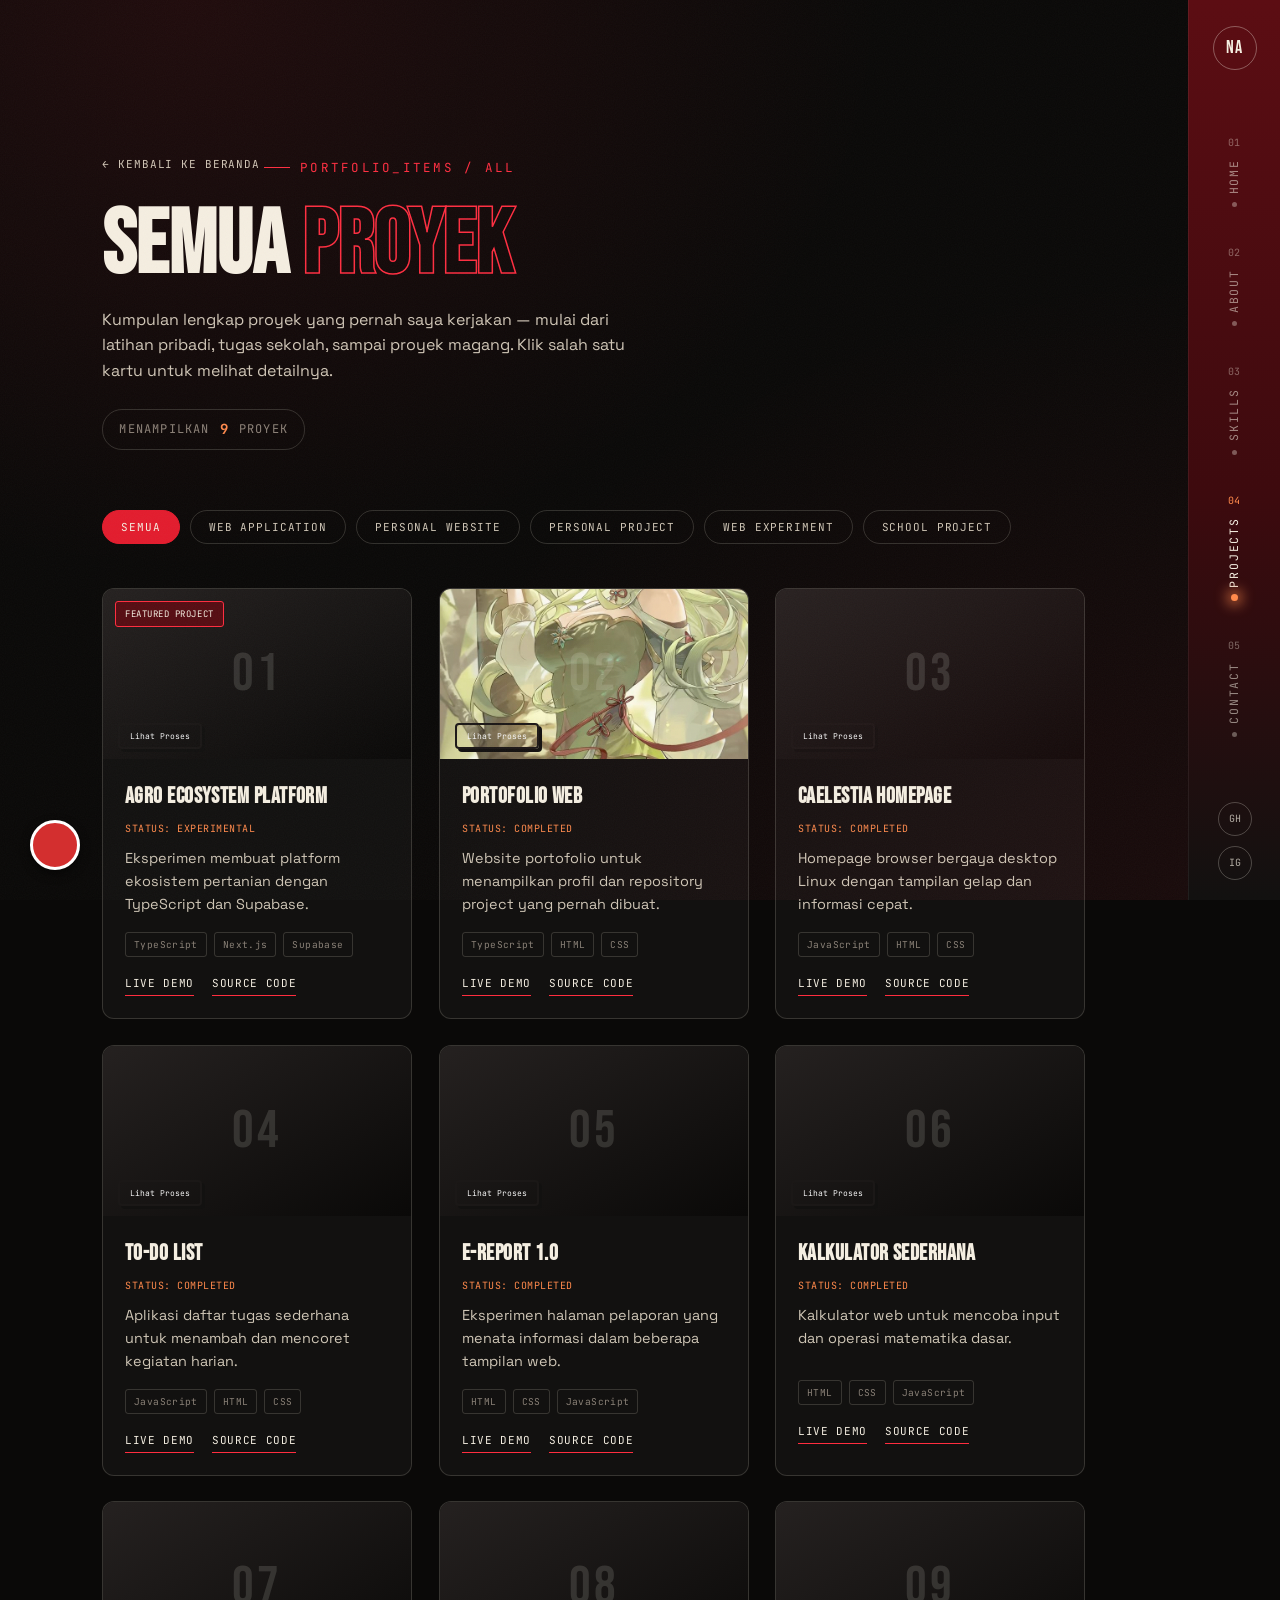
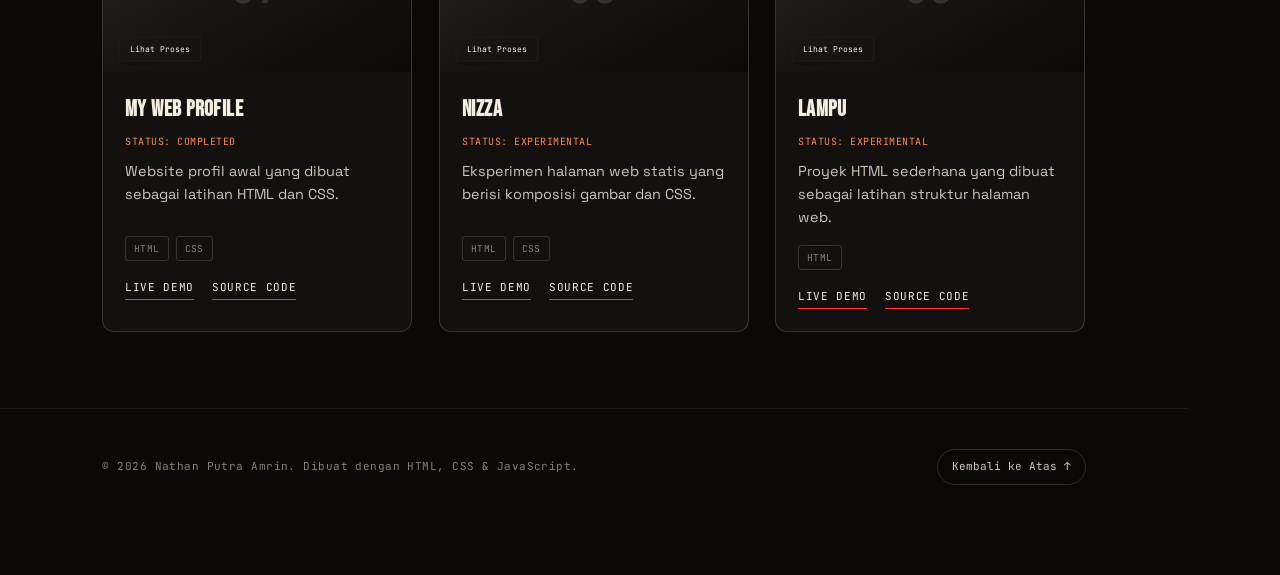
==== commit 03982ff0: "Refine portfolio for honest student profile Remove rarity and skill ratings, rewrite project and pro" ====
--- a/proyek.html
+++ b/proyek.html
@@ -2,7 +2,8 @@
 <html lang="id">
 <head>
 <meta charset="UTF-8">
-<meta name="viewport" content="width=device-width, initial-scale=1.0, maximum-scale=1.0">
+<meta name="viewport" content="width=device-width, initial-scale=1.0">
+<meta name="theme-color" content="#0a0908">
 <title>Semua Proyek — Nathan Putra Amrin</title>
 <meta name="description" content="Daftar lengkap seluruh proyek yang telah dibuat.">
 <link rel="preconnect" href="https://fonts.googleapis.com">
@@ -10,7 +11,7 @@
 <link href="https://fonts.googleapis.com/css2?family=Bebas+Neue&family=Space+Grotesk:wght@300;400;500;600;700&family=JetBrains+Mono:wght@400;500;600;700&display=swap" rel="stylesheet">
 <link rel="stylesheet" href="assets/style.css">
 </head>
-<body>
+<body id="top">
 
 <div class="preloader" id="preloader">
   <div class="preloader-mark">NA<span>.</span>DEV</div>
@@ -32,9 +33,8 @@
     <li><a href="index.html#contact" class="nav-link" data-sec="contact"><span class="idx">05</span><span class="label">Contact</span><span class="dot"></span></a></li>
   </ul>
   <div class="nav-social">
-    <a id="navGithub" href="#" target="_blank" rel="noopener" aria-label="GitHub">GH</a>
-    <a id="navLinkedin" href="#" target="_blank" rel="noopener" aria-label="LinkedIn">IN</a>
-    <a id="navInstagram" href="#" target="_blank" rel="noopener" aria-label="Instagram">IG</a>
+    <a id="navGithub" href="https://github.com/Nathan10-pro" target="_blank" rel="noopener" aria-label="GitHub">GH</a>
+    <a id="navInstagram" href="https://www.instagram.com/nathan.mymy/" target="_blank" rel="noopener" aria-label="Instagram">IG</a>
   </div>
 </nav>
 
@@ -66,7 +66,6 @@
       <div class="modal-body">
         <div class="modal-thumbs" id="modalThumbs"></div>
         <div class="modal-display" id="modalDisplay">
-          <span class="project-rarity" id="modalRarity"></span>
           <span class="glyph" id="modalGlyph"></span>
           <button class="modal-zoom" id="modalZoom" aria-label="Perbesar">🔍</button>
         </div>
@@ -92,7 +91,7 @@
 
   <footer>
     <p>© <span id="year"></span> <span id="footerName">Nathan Putra Amrin</span>. Dibuat dengan HTML, CSS &amp; JavaScript.</p>
-    <a href="#" class="footer-top" onclick="window.scrollTo({top:0,behavior:'smooth'});return false;">Kembali ke Atas ↑</a>
+    <a href="#top" class="footer-top">Kembali ke Atas ↑</a>
   </footer>
 
 </main>
--- a/assets/style.css
+++ b/assets/style.css
@@ -27,7 +27,7 @@
   --ease: cubic-bezier(.16,.84,.44,1);
 }
 
-html{ scroll-behavior: smooth; }
+html{ scroll-behavior: smooth; color-scheme: dark; }
 
 body{
   background: var(--black);
@@ -79,9 +79,9 @@
    ========================================================================== */
 main{ margin-right: var(--nav-w); position: relative; z-index: 1; }
 
-section{ padding: 130px 8vw 110px; position: relative; }
-
-.section-head{ margin-bottom: 64px; max-width: 640px; }
+section{ padding: 84px 8vw 76px; position: relative; }
+
+.section-head{ margin-bottom: 40px; max-width: 640px; }
 
 .section-label{
   display: inline-flex; align-items: center; gap: 10px;
@@ -254,7 +254,7 @@
    4. HERO
    ========================================================================== */
 .hero{
-  min-height: 100vh;
+  min-height: 82vh;
   display: flex;
   align-items: center;
   padding-top: 90px;
@@ -474,28 +474,6 @@
   text-transform: uppercase;
   letter-spacing: 0.08em;
 }
-.card-stats{ display: flex; flex-direction: column; gap: 9px; }
-.card-stat-row{ display: flex; align-items: center; gap: 10px; }
-.card-stat-row .stat-label{
-  font-family: var(--font-mono);
-  font-size: 9.5px;
-  width: 34px;
-  color: var(--muted);
-  flex-shrink: 0;
-}
-.card-stat-track{
-  flex: 1; height: 4px;
-  background: rgba(244,238,225,0.1);
-  border-radius: 2px;
-  overflow: hidden;
-}
-.card-stat-fill{
-  height: 100%;
-  background: linear-gradient(90deg, var(--red-deep), var(--red-bright));
-  border-radius: 2px;
-  width: 0%;
-  transition: width 1.1s var(--ease);
-}
 .card-footer{
   display: flex; justify-content: space-between; align-items: center;
   margin-top: 18px;
@@ -506,6 +484,25 @@
   color: var(--muted);
   text-transform: uppercase;
   letter-spacing: 0.08em;
+}
+
+.card-learning{
+  display: flex;
+  flex-direction: column;
+  gap: 4px;
+  padding: 12px 0 2px;
+  border-top: 1px solid var(--line);
+  font-family: var(--font-mono);
+  font-size: 10px;
+  color: var(--muted);
+  text-transform: uppercase;
+  letter-spacing: 0.06em;
+}
+.card-learning strong{
+  color: var(--cream-dim);
+  font-size: 10.5px;
+  font-weight: 500;
+  line-height: 1.5;
 }
 
 .scroll-cue{
@@ -667,43 +664,33 @@
   padding-bottom: 12px;
   border-bottom: 1px solid var(--line);
 }
-.skill-item{ margin-bottom: 20px; }
+.skill-item{
+  display: flex;
+  flex-direction: column;
+  gap: 3px;
+  margin-bottom: 16px;
+  padding: 12px 0;
+  border-bottom: 1px solid var(--line);
+}
 .skill-item:last-child{ margin-bottom: 0; }
 .skill-top{
   display: flex; justify-content: space-between; align-items: baseline;
   margin-bottom: 8px;
 }
 .skill-name{ font-size: 0.95rem; color: var(--cream); }
+.skill-status{
+  font-family: var(--font-mono);
+  font-size: 10.5px;
+  color: var(--ember);
+}
+.skill-project{
+  font-size: 0.82rem;
+  color: var(--muted);
+}
 .skill-level{
   font-family: var(--font-mono);
   font-size: 10.5px;
   color: var(--muted);
-}
-.skill-track{
-  height: 6px;
-  background: var(--charcoal);
-  border-radius: 3px;
-  overflow: hidden;
-  position: relative;
-}
-.skill-fill{
-  height: 100%;
-  width: 0%;
-  border-radius: 3px;
-  background: linear-gradient(90deg, var(--red-deep), var(--red-bright));
-  transition: width 1.3s var(--ease);
-  position: relative;
-}
-.skill-fill::after{
-  content: "";
-  position: absolute; inset: 0;
-  background: linear-gradient(90deg, transparent, rgba(255,255,255,0.4), transparent);
-  width: 30px;
-  animation: shimmer 2.2s ease-in-out infinite;
-}
-@keyframes shimmer{
-  0%{ transform: translateX(-30px); }
-  100%{ transform: translateX(220px); }
 }
 
 /* ==========================================================================
@@ -801,8 +788,7 @@
 }
 /* Per-card pause control freezes that card's ambient animation only */
 .project-card.anim-paused .project-thumb::after,
-.project-card.anim-paused .project-thumb .glyph,
-.project-card.anim-paused .r-secret{
+.project-card.anim-paused .project-thumb .glyph{
   animation-play-state: paused;
 }
 /* ==========================================================================
@@ -1055,31 +1041,6 @@
   background-color: #fbc02d;
   transform: scale(1.05);
 }
-.project-rarity{
-  position: absolute; top: 12px; left: 12px;
-  font-family: var(--font-mono);
-  font-size: 9px;
-  letter-spacing: 0.1em;
-  padding: 5px 9px;
-  border-radius: 3px;
-  text-transform: uppercase;
-  z-index: 1;
-}
-.r-common{ background: rgba(138,129,119,0.2); color: var(--cream-dim); border: 1px solid rgba(138,129,119,0.4); }
-.r-rare{ background: rgba(225,28,46,0.18); color: var(--red-bright); border: 1px solid rgba(225,28,46,0.45); }
-.r-super{ background: rgba(255,138,76,0.16); color: var(--ember); border: 1px solid rgba(255,138,76,0.45); }
-.r-secret{
-  background: linear-gradient(90deg, rgba(225,28,46,0.25), rgba(255,138,76,0.25));
-  color: var(--cream);
-  border: 1px solid var(--ember);
-  background-size: 200% 100%;
-  animation: foil 3s linear infinite;
-}
-@keyframes foil{
-  0%{ background-position: 0% 50%; }
-  100%{ background-position: 200% 50%; }
-}
-
 .project-body{ padding: 20px 22px 22px; position: relative; z-index: 1; }
 .project-title{
   font-family: var(--font-display);
@@ -1087,6 +1048,29 @@
   letter-spacing: 0.02em;
   color: var(--cream);
   margin-bottom: 8px;
+}
+.project-status{
+  font-family: var(--font-mono);
+  font-size: 10px;
+  color: var(--ember);
+  letter-spacing: 0.05em;
+  text-transform: uppercase;
+  margin: -2px 0 10px;
+}
+.project-featured{
+  position: absolute;
+  top: 12px;
+  left: 12px;
+  z-index: 6;
+  padding: 5px 9px;
+  border: 1px solid var(--red-bright);
+  border-radius: 3px;
+  background: rgba(92,13,19,0.92);
+  color: var(--cream);
+  font-family: var(--font-mono);
+  font-size: 9px;
+  letter-spacing: 0.06em;
+  text-transform: uppercase;
 }
 .project-desc{
   font-size: 0.9rem;
@@ -1141,6 +1125,7 @@
   width: min(980px, 100%);
   max-height: 90vh;
   overflow-y: auto;
+  overscroll-behavior: contain;
   background: var(--black-soft);
   border: 1px solid var(--line-strong);
   border-radius: 16px;
@@ -1237,7 +1222,6 @@
   font-size: 5rem;
   color: rgba(244,238,225,0.14);
 }
-.modal-display .project-rarity{ top: 14px; left: 14px; }
 .modal-zoom{
   position: absolute; bottom: 14px; right: 14px;
   width: 38px; height: 38px;
@@ -1313,6 +1297,12 @@
   font-size: 12px;
 }
 .combo-item span.txt{ font-size: 0.85rem; color: var(--cream-dim); }
+.combo-item span.txt strong{
+  display: block;
+  margin-bottom: 4px;
+  color: var(--cream);
+  font-weight: 600;
+}
 
 /* Arched prev/next + counter, echoing the "FIVE ELDERS" carousel frame */
 .modal-nav{
@@ -1538,49 +1528,11 @@
 .tl-desc{ color: var(--cream-dim); font-size: 0.9rem; margin-top: 6px; max-width: 60ch; }
 
 /* ==========================================================================
-   14. TESTIMONIALS
-   ========================================================================== */
-.testi-grid{
-  display: grid;
-  grid-template-columns: repeat(auto-fit, minmax(280px, 1fr));
-  gap: 22px;
-}
-.testi-card{
-  border: 1px solid var(--line-strong);
-  border-radius: 12px;
-  padding: 30px 24px 24px;
-  background: var(--black-soft);
-  position: relative;
-  overflow: hidden;
-}
-.testi-card::before{
-  content: "\201C";
-  position: absolute; top: -6px; left: 16px;
-  font-family: var(--font-display);
-  font-size: 4.2rem;
-  color: rgba(225,28,46,0.22);
-  line-height: 1;
-}
-.testi-quote{
-  position: relative; z-index: 1;
-  color: var(--cream-dim);
-  font-size: 0.94rem;
-  margin-bottom: 20px;
-}
-.testi-author{
-  display: flex; flex-direction: column; gap: 2px;
-  border-top: 1px solid var(--line);
-  padding-top: 12px;
-}
-.testi-name{ font-family: var(--font-display); font-size: 1.05rem; letter-spacing: 0.02em; color: var(--cream); }
-.testi-role{ font-family: var(--font-mono); font-size: 10px; letter-spacing: 0.06em; text-transform: uppercase; color: var(--muted); }
-
-/* ==========================================================================
    15. CTA BANNER
    ========================================================================== */
 .cta-banner{
   text-align: center;
-  padding: 110px 8vw;
+  padding: 64px 8vw;
   position: relative;
   overflow: hidden;
 }
